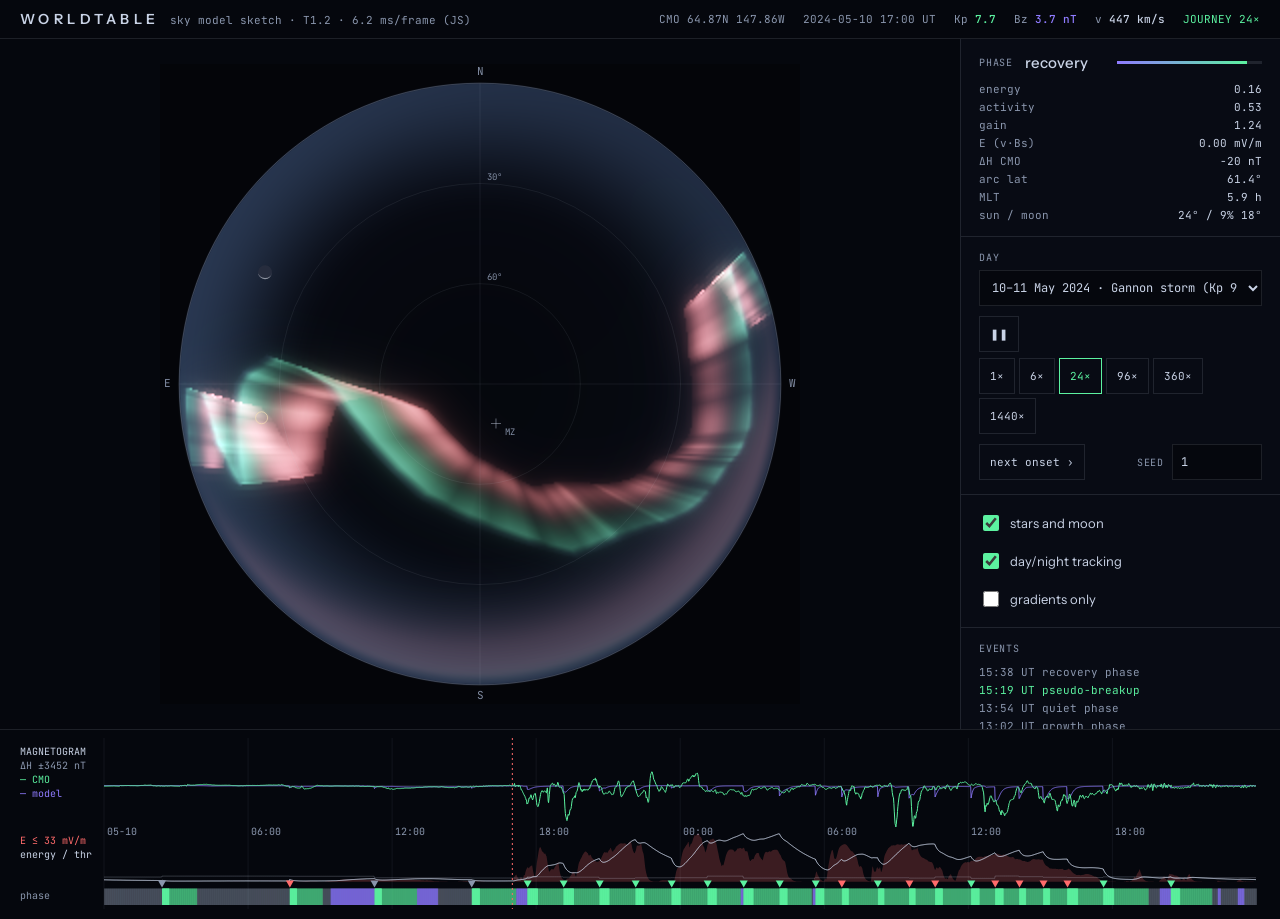
==== prototype/sky/index.html @ 7d7b57fe "T1.2: Sky Model sketch in the browser prototype/sky/ (plain ES modules, WebGL 1, no dependencies): -" ====
<!doctype html>
<html lang="en">
<head>
<meta charset="utf-8">
<meta name="viewport" content="width=device-width, initial-scale=1">
<title>Sky Model sketch</title>
<link rel="preconnect" href="https://fonts.googleapis.com">
<link rel="stylesheet" href="https://fonts.googleapis.com/css2?family=Instrument+Sans:wght@400;500;600&family=JetBrains+Mono:wght@400;500&display=swap">
<link rel="stylesheet" href="style.css">
</head>
<body>
<header>
  <div class="brand"><span class="word">WORLDTABLE</span><span class="tag">sky model sketch · T1.2 · <span id="r-perf">-</span></span></div>
  <div class="readouts" aria-live="off">
    <span id="r-station">CMO 64.87N 147.86W</span>
    <span id="r-ut">--:-- UT</span>
    <span>Kp <b id="r-kp" class="green">-</b></span>
    <span>Bz <b id="r-bz" class="violet">-</b></span>
    <span>v <b id="r-v">-</b></span>
    <span id="r-mode" class="mode">JOURNEY</span>
  </div>
</header>

<main>
  <section class="dome" aria-label="All-sky dome over College, Alaska">
    <canvas id="dome" role="img" aria-label="Aurora over the station, all-sky view, north up, east left"></canvas>
    <canvas id="overlay" aria-hidden="true"></canvas>
  </section>

  <aside>
    <div class="block">
      <div class="phase-row">
        <span class="label">PHASE</span>
        <b id="r-phase">quiet</b>
        <span class="bar"><span id="r-progress"></span></span>
      </div>
      <dl class="grid">
        <dt>energy</dt><dd id="r-energy">-</dd>
        <dt>activity</dt><dd id="r-activity">-</dd>
        <dt>gain</dt><dd id="r-gain">-</dd>
        <dt>E (v·Bs)</dt><dd id="r-e">-</dd>
        <dt>ΔH CMO</dt><dd id="r-dh">-</dd>
        <dt>arc lat</dt><dd id="r-oval">-</dd>
        <dt>MLT</dt><dd id="r-mlt">-</dd>
        <dt>sun / moon</dt><dd id="r-sun">-</dd>
      </dl>
    </div>

    <div class="block">
      <label class="field"><span class="label">DAY</span><select id="day"></select></label>
      <div class="transport">
        <button id="play" type="button" aria-label="Pause">❚❚</button>
        <div class="speeds" role="group" aria-label="Journey speed"></div>
      </div>
      <div class="transport">
        <button id="next-onset" type="button">next onset ›</button>
        <label class="field inline"><span class="label">SEED</span><input id="seed" type="number" min="1" max="999999" value="1"></label>
      </div>
    </div>

    <div class="block toggles">
      <label><input type="checkbox" id="t-stars" checked> stars and moon</label>
      <label><input type="checkbox" id="t-day" checked> day/night tracking</label>
      <label><input type="checkbox" id="t-grad"> gradients only</label>
    </div>

    <div class="block">
      <span class="label">EVENTS</span>
      <ol id="ticker"></ol>
    </div>

    <details class="block">
      <summary class="label">TUNING</summary>
      <div id="tuning"></div>
      <div class="transport">
        <button id="copy" type="button">copy constants</button>
        <button id="defaults" type="button">defaults</button>
      </div>
      <pre id="constants"></pre>
    </details>
  </aside>
</main>

<section class="strip"><canvas id="chart" aria-label="Magnetogram, coupling and substorm phases over the day; click to jump"></canvas></section>

<script type="module" src="app.js"></script>
</body>
</html>
---- prototype/sky/style.css ----
:root {
  --night: #05070D;
  --panel: #080B14;
  --ink: #C9D3E6;
  --muted: #8A96AD;
  --line: rgba(201, 211, 230, 0.12);
  --o-green: #5CF2A0;
  --o-red: #FF6B6B;
  --n-violet: #8F7BFF;
  --sans: 'Instrument Sans', system-ui, sans-serif;
  --mono: 'JetBrains Mono', ui-monospace, monospace;
}
* { box-sizing: border-box; }
html, body { margin: 0; background: var(--night); color: var(--ink); font-family: var(--sans); }
body { min-height: 100vh; display: flex; flex-direction: column; }

header {
  display: flex; flex-wrap: wrap; align-items: center; gap: 12px 24px;
  padding: 10px 20px; border-bottom: 1px solid var(--line);
}
.brand { display: flex; align-items: baseline; gap: 10px; }
.word { font-weight: 600; font-size: 14px; letter-spacing: 0.32em; }
.tag, .readouts, .label, dd, dt, #ticker, pre, select, input, button { font-family: var(--mono); }
.tag { font-size: 11px; color: var(--muted); }
.readouts { margin-left: auto; display: flex; flex-wrap: wrap; gap: 6px 18px; font-size: 11px; color: var(--muted); }
.readouts b { font-weight: 500; color: var(--ink); }
.green { color: var(--o-green) !important; }
.violet { color: var(--n-violet) !important; }
.mode { color: var(--o-green); }

main { flex: 1; display: grid; grid-template-columns: minmax(0, 1fr) 320px; gap: 0; min-height: 0; }
.dome { position: relative; display: grid; place-items: center; padding: 16px; min-height: 0; }
.dome canvas { width: min(100%, calc(100vh - 260px)); aspect-ratio: 1; grid-area: 1 / 1; }
#overlay { pointer-events: none; }

aside { border-left: 1px solid var(--line); background: var(--panel); overflow-y: auto; max-height: calc(100vh - 210px); }
.block { padding: 14px 18px; border-bottom: 1px solid var(--line); display: flex; flex-direction: column; gap: 10px; }
.label { font-size: 10px; color: var(--muted); letter-spacing: 0.08em; }
.phase-row { display: flex; align-items: center; gap: 12px; }
.phase-row b { font-weight: 500; font-size: 15px; min-width: 80px; }
.bar { flex: 1; height: 3px; background: var(--line); position: relative; }
.bar span { position: absolute; left: 0; top: 0; bottom: 0; background: linear-gradient(to right, var(--n-violet), var(--o-green)); }
.grid { display: grid; grid-template-columns: auto 1fr; gap: 4px 14px; margin: 0; font-size: 11px; }
dt { color: var(--muted); }
dd { margin: 0; text-align: right; }
.field { display: flex; flex-direction: column; gap: 6px; }
.field.inline { flex-direction: row; align-items: center; gap: 8px; margin-left: auto; }
select, input[type=number] {
  background: var(--night); color: var(--ink); border: 1px solid var(--line); padding: 8px; font-size: 12px; min-height: 36px;
}
input[type=number] { width: 90px; }
.transport { display: flex; flex-wrap: wrap; gap: 6px; align-items: center; }
.speeds { display: flex; flex-wrap: wrap; gap: 4px; }
button {
  background: transparent; color: var(--ink); border: 1px solid var(--line); padding: 8px 10px; font-size: 11px;
  min-height: 36px; min-width: 36px; cursor: pointer;
}
button:hover { border-color: rgba(201, 211, 230, 0.35); }
button[aria-pressed=true] { border-color: var(--o-green); color: var(--o-green); }
.toggles { font-size: 13px; }
.toggles label { display: flex; align-items: center; gap: 8px; min-height: 28px; }
input[type=checkbox] { accent-color: var(--o-green); width: 16px; height: 16px; }
#ticker { list-style: none; margin: 0; padding: 0; font-size: 11px; display: flex; flex-direction: column; gap: 4px; max-height: 180px; overflow-y: auto; }
#ticker li { color: var(--muted); }
#ticker li.onset { color: var(--o-green); }
#ticker li.forced { color: var(--o-red); }
summary { cursor: pointer; min-height: 24px; }
#tuning { display: flex; flex-direction: column; gap: 8px; margin-top: 10px; }
.slider { display: grid; grid-template-columns: 1fr auto; gap: 2px 8px; font-family: var(--mono); font-size: 10px; color: var(--muted); }
.slider input { grid-column: 1 / -1; accent-color: var(--n-violet); width: 100%; }
.slider output { color: var(--ink); }
pre { font-size: 10px; color: var(--muted); white-space: pre-wrap; margin: 0; }

.strip { height: 190px; border-top: 1px solid var(--line); padding: 8px 12px 10px; }
#chart { width: 100%; height: 100%; cursor: crosshair; display: block; }

@media (max-width: 860px) {
  main { grid-template-columns: minmax(0, 1fr); }
  aside { border-left: 0; border-top: 1px solid var(--line); max-height: none; }
  .dome canvas { width: min(100%, 92vw); }
}
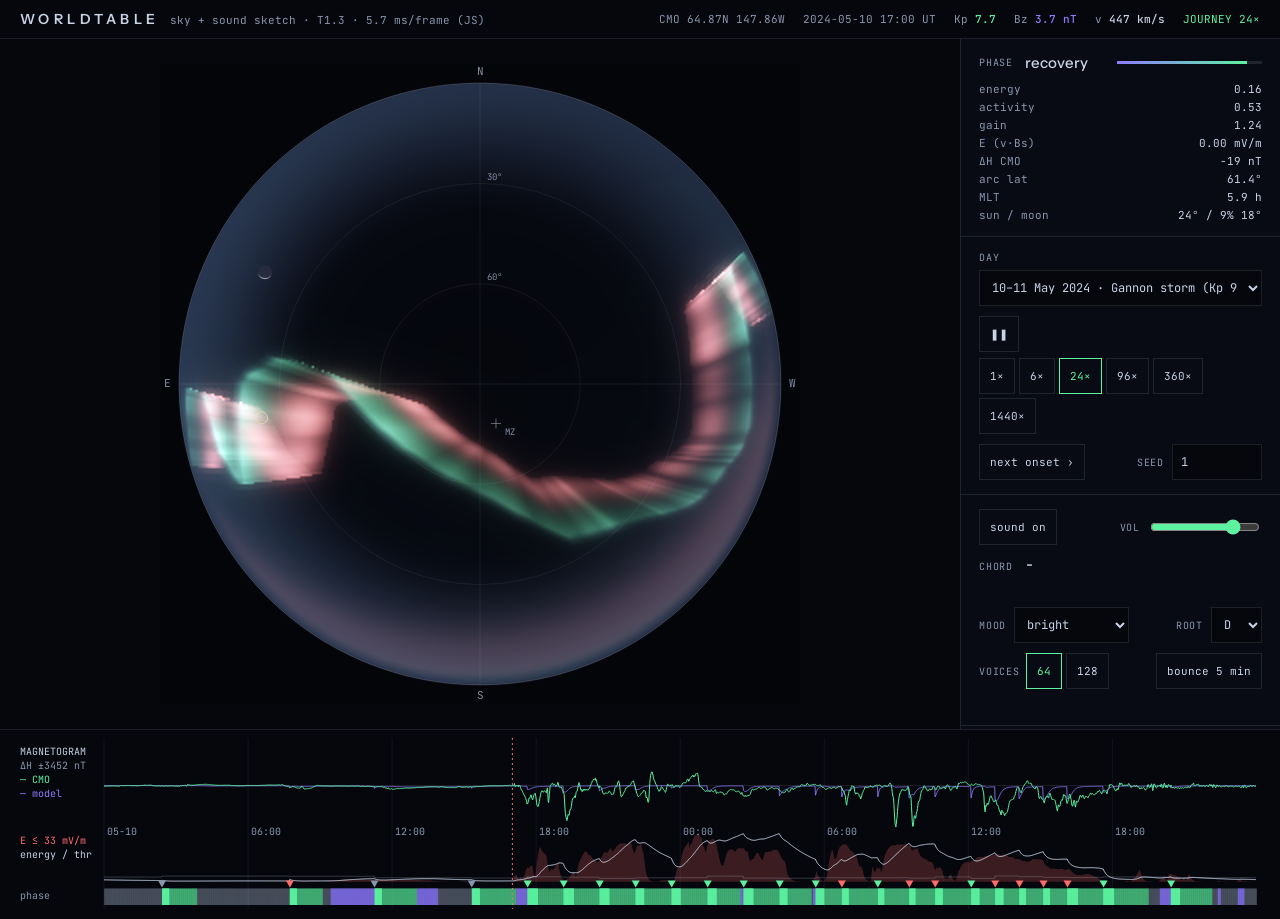
==== commit dd3e3b45: "T1.3: sound sketch in the browser The Sky Model, heard: a resonator bank tuned to a held chord, exci" ====
--- a/prototype/sky/index.html
+++ b/prototype/sky/index.html
@@ -10,7 +10,7 @@
 </head>
 <body>
 <header>
-  <div class="brand"><span class="word">WORLDTABLE</span><span class="tag">sky model sketch · T1.2 · <span id="r-perf">-</span></span></div>
+  <div class="brand"><span class="word">WORLDTABLE</span><span class="tag">sky + sound sketch · T1.3 · <span id="r-perf">-</span> <span id="r-load"></span></span></div>
   <div class="readouts" aria-live="off">
     <span id="r-station">CMO 64.87N 147.86W</span>
     <span id="r-ut">--:-- UT</span>
@@ -58,6 +58,31 @@
       </div>
     </div>
 
+    <div class="block sound">
+      <div class="transport">
+        <button id="sound" type="button" aria-pressed="false">sound on</button>
+        <label class="field inline"><span class="label">VOL</span><input id="volume" type="range" min="0" max="1" step="0.01" value="0.8"></label>
+      </div>
+      <div class="chord-row">
+        <span class="label">CHORD</span>
+        <b id="r-chord">-</b>
+      </div>
+      <span id="r-chord-why" class="why"></span>
+      <div class="transport">
+        <label class="field inline left"><span class="label">MOOD</span><select id="mood"></select></label>
+        <label class="field inline"><span class="label">ROOT</span><select id="root"></select></label>
+      </div>
+      <div class="transport">
+        <span class="label">VOICES</span>
+        <div class="voices" role="group" aria-label="Resonators per layer">
+          <button type="button" data-vpn="1">64</button><button type="button" data-vpn="2">128</button>
+        </div>
+        <button id="bounce" type="button" class="push">bounce 5 min</button>
+      </div>
+      <span id="bounce-status" class="why"></span>
+      <a id="bounce-link" hidden></a>
+    </div>
+
     <div class="block toggles">
       <label><input type="checkbox" id="t-stars" checked> stars and moon</label>
       <label><input type="checkbox" id="t-day" checked> day/night tracking</label>
@@ -78,6 +103,13 @@
       </div>
       <pre id="constants"></pre>
     </details>
+
+    <details class="block">
+      <summary class="label">SOUND TUNING</summary>
+      <div id="sound-tuning" class="tuning"></div>
+      <div class="transport"><button id="sound-copy" type="button">copy sound constants</button></div>
+      <pre id="sound-constants"></pre>
+    </details>
   </aside>
 </main>
 
--- a/prototype/sky/style.css
+++ b/prototype/sky/style.css
@@ -64,6 +64,16 @@
 #ticker li { color: var(--muted); }
 #ticker li.onset { color: var(--o-green); }
 #ticker li.forced { color: var(--o-red); }
+#ticker li.chord { color: var(--n-violet); }
+.chord-row { display: flex; align-items: baseline; gap: 12px; }
+.chord-row b { font-weight: 500; font-size: 15px; font-family: var(--mono); white-space: pre-wrap; overflow-wrap: anywhere; }
+.why { font-family: var(--mono); font-size: 10px; color: var(--muted); min-height: 12px; }
+.field.inline.left { margin-left: 0; }
+.voices { display: flex; gap: 4px; }
+.push { margin-left: auto; }
+#volume { accent-color: var(--o-green); width: 110px; }
+#bounce-link { font-family: var(--mono); font-size: 10px; color: var(--o-green); word-break: break-all; }
+#sound-tuning { display: flex; flex-direction: column; gap: 8px; margin-top: 10px; }
 summary { cursor: pointer; min-height: 24px; }
 #tuning { display: flex; flex-direction: column; gap: 8px; margin-top: 10px; }
 .slider { display: grid; grid-template-columns: 1fr auto; gap: 2px 8px; font-family: var(--mono); font-size: 10px; color: var(--muted); }
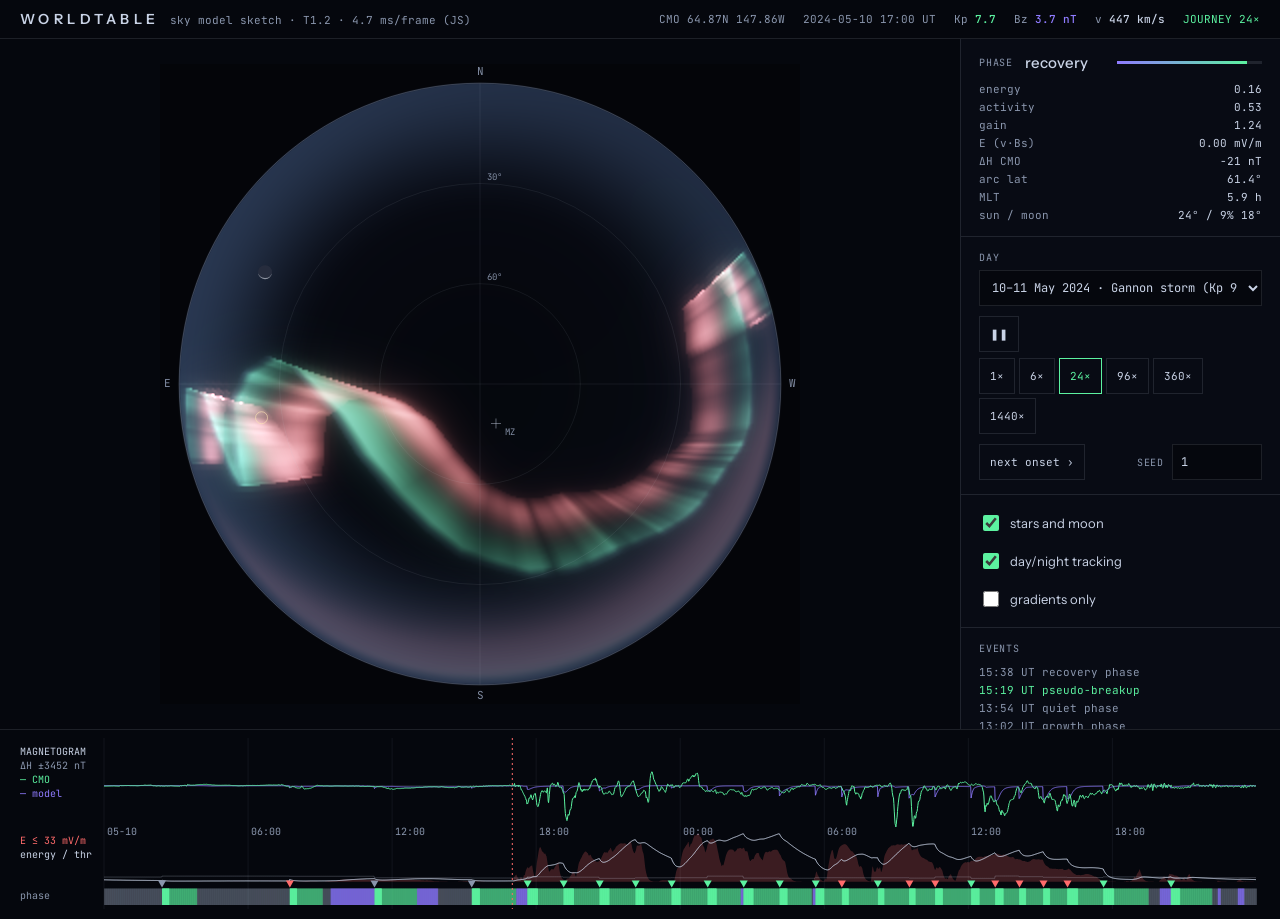
==== commit 48cc6974: "T1.2: Sky Model sketch in the browser (#5) * T1.2: Sky Model sketch in the browser  prototype/sky/ (" ====
--- a/prototype/sky/index.html
+++ b/prototype/sky/index.html
@@ -10,7 +10,7 @@
 </head>
 <body>
 <header>
-  <div class="brand"><span class="word">WORLDTABLE</span><span class="tag">sky + sound sketch · T1.3 · <span id="r-perf">-</span> <span id="r-load"></span></span></div>
+  <div class="brand"><span class="word">WORLDTABLE</span><span class="tag">sky model sketch · T1.2 · <span id="r-perf">-</span></span></div>
   <div class="readouts" aria-live="off">
     <span id="r-station">CMO 64.87N 147.86W</span>
     <span id="r-ut">--:-- UT</span>
@@ -58,31 +58,6 @@
       </div>
     </div>
 
-    <div class="block sound">
-      <div class="transport">
-        <button id="sound" type="button" aria-pressed="false">sound on</button>
-        <label class="field inline"><span class="label">VOL</span><input id="volume" type="range" min="0" max="1" step="0.01" value="0.8"></label>
-      </div>
-      <div class="chord-row">
-        <span class="label">CHORD</span>
-        <b id="r-chord">-</b>
-      </div>
-      <span id="r-chord-why" class="why"></span>
-      <div class="transport">
-        <label class="field inline left"><span class="label">MOOD</span><select id="mood"></select></label>
-        <label class="field inline"><span class="label">ROOT</span><select id="root"></select></label>
-      </div>
-      <div class="transport">
-        <span class="label">VOICES</span>
-        <div class="voices" role="group" aria-label="Resonators per layer">
-          <button type="button" data-vpn="1">64</button><button type="button" data-vpn="2">128</button>
-        </div>
-        <button id="bounce" type="button" class="push">bounce 5 min</button>
-      </div>
-      <span id="bounce-status" class="why"></span>
-      <a id="bounce-link" hidden></a>
-    </div>
-
     <div class="block toggles">
       <label><input type="checkbox" id="t-stars" checked> stars and moon</label>
       <label><input type="checkbox" id="t-day" checked> day/night tracking</label>
@@ -103,13 +78,6 @@
       </div>
       <pre id="constants"></pre>
     </details>
-
-    <details class="block">
-      <summary class="label">SOUND TUNING</summary>
-      <div id="sound-tuning" class="tuning"></div>
-      <div class="transport"><button id="sound-copy" type="button">copy sound constants</button></div>
-      <pre id="sound-constants"></pre>
-    </details>
   </aside>
 </main>
 
--- a/prototype/sky/style.css
+++ b/prototype/sky/style.css
@@ -64,16 +64,6 @@
 #ticker li { color: var(--muted); }
 #ticker li.onset { color: var(--o-green); }
 #ticker li.forced { color: var(--o-red); }
-#ticker li.chord { color: var(--n-violet); }
-.chord-row { display: flex; align-items: baseline; gap: 12px; }
-.chord-row b { font-weight: 500; font-size: 15px; font-family: var(--mono); white-space: pre-wrap; overflow-wrap: anywhere; }
-.why { font-family: var(--mono); font-size: 10px; color: var(--muted); min-height: 12px; }
-.field.inline.left { margin-left: 0; }
-.voices { display: flex; gap: 4px; }
-.push { margin-left: auto; }
-#volume { accent-color: var(--o-green); width: 110px; }
-#bounce-link { font-family: var(--mono); font-size: 10px; color: var(--o-green); word-break: break-all; }
-#sound-tuning { display: flex; flex-direction: column; gap: 8px; margin-top: 10px; }
 summary { cursor: pointer; min-height: 24px; }
 #tuning { display: flex; flex-direction: column; gap: 8px; margin-top: 10px; }
 .slider { display: grid; grid-template-columns: 1fr auto; gap: 2px 8px; font-family: var(--mono); font-size: 10px; color: var(--muted); }
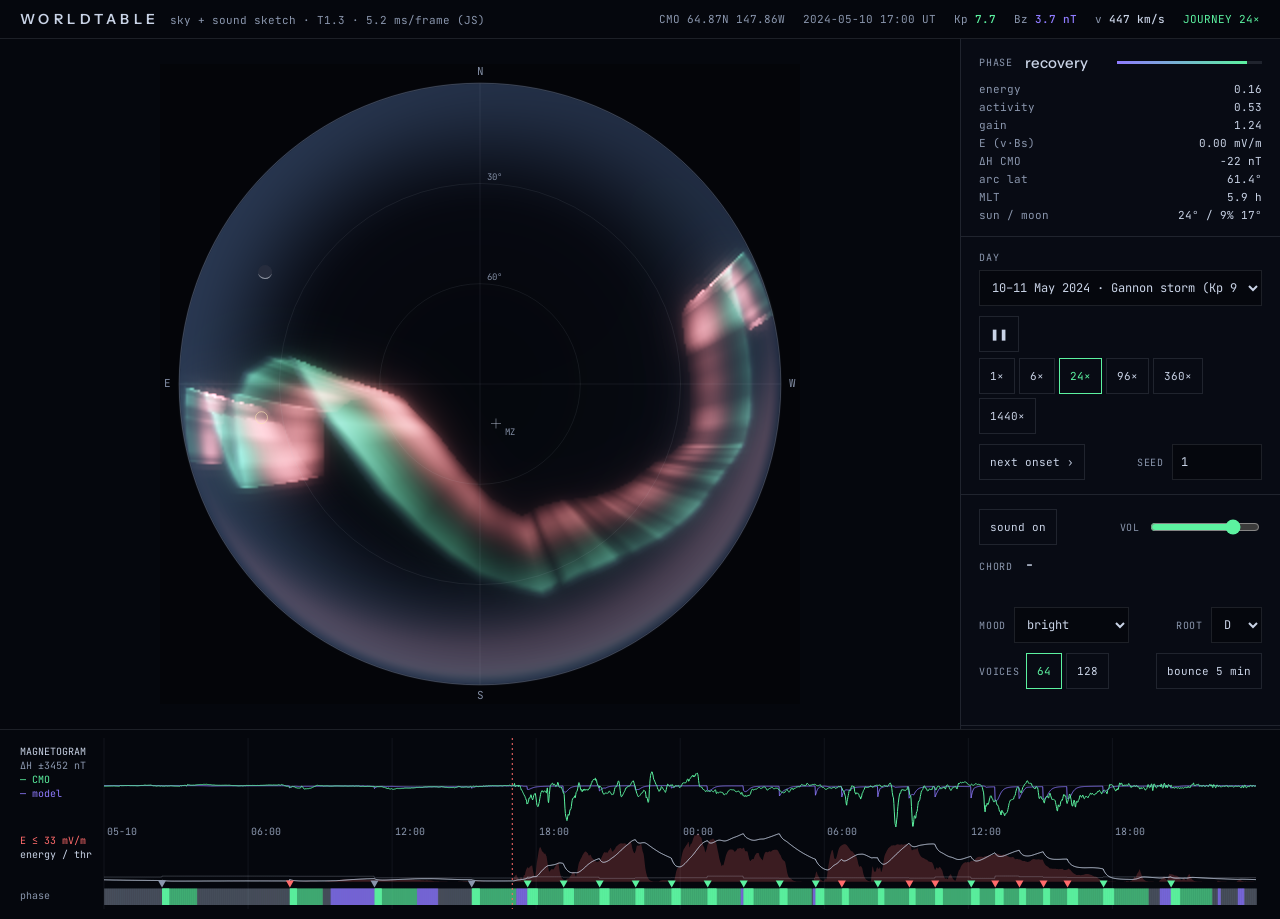
==== commit 40473ff0: "T1.3: sound sketch in the browser (#6) * T1.3: sound sketch in the browser  The Sky Model, heard: a " ====
--- a/prototype/sky/index.html
+++ b/prototype/sky/index.html
@@ -10,7 +10,7 @@
 </head>
 <body>
 <header>
-  <div class="brand"><span class="word">WORLDTABLE</span><span class="tag">sky model sketch · T1.2 · <span id="r-perf">-</span></span></div>
+  <div class="brand"><span class="word">WORLDTABLE</span><span class="tag">sky + sound sketch · T1.3 · <span id="r-perf">-</span> <span id="r-load"></span></span></div>
   <div class="readouts" aria-live="off">
     <span id="r-station">CMO 64.87N 147.86W</span>
     <span id="r-ut">--:-- UT</span>
@@ -58,6 +58,31 @@
       </div>
     </div>
 
+    <div class="block sound">
+      <div class="transport">
+        <button id="sound" type="button" aria-pressed="false">sound on</button>
+        <label class="field inline"><span class="label">VOL</span><input id="volume" type="range" min="0" max="1" step="0.01" value="0.8"></label>
+      </div>
+      <div class="chord-row">
+        <span class="label">CHORD</span>
+        <b id="r-chord">-</b>
+      </div>
+      <span id="r-chord-why" class="why"></span>
+      <div class="transport">
+        <label class="field inline left"><span class="label">MOOD</span><select id="mood"></select></label>
+        <label class="field inline"><span class="label">ROOT</span><select id="root"></select></label>
+      </div>
+      <div class="transport">
+        <span class="label">VOICES</span>
+        <div class="voices" role="group" aria-label="Resonators per layer">
+          <button type="button" data-vpn="1">64</button><button type="button" data-vpn="2">128</button>
+        </div>
+        <button id="bounce" type="button" class="push">bounce 5 min</button>
+      </div>
+      <span id="bounce-status" class="why"></span>
+      <a id="bounce-link" hidden></a>
+    </div>
+
     <div class="block toggles">
       <label><input type="checkbox" id="t-stars" checked> stars and moon</label>
       <label><input type="checkbox" id="t-day" checked> day/night tracking</label>
@@ -78,6 +103,13 @@
       </div>
       <pre id="constants"></pre>
     </details>
+
+    <details class="block">
+      <summary class="label">SOUND TUNING</summary>
+      <div id="sound-tuning" class="tuning"></div>
+      <div class="transport"><button id="sound-copy" type="button">copy sound constants</button></div>
+      <pre id="sound-constants"></pre>
+    </details>
   </aside>
 </main>
 
--- a/prototype/sky/style.css
+++ b/prototype/sky/style.css
@@ -64,6 +64,16 @@
 #ticker li { color: var(--muted); }
 #ticker li.onset { color: var(--o-green); }
 #ticker li.forced { color: var(--o-red); }
+#ticker li.chord { color: var(--n-violet); }
+.chord-row { display: flex; align-items: baseline; gap: 12px; }
+.chord-row b { font-weight: 500; font-size: 15px; font-family: var(--mono); white-space: pre-wrap; overflow-wrap: anywhere; }
+.why { font-family: var(--mono); font-size: 10px; color: var(--muted); min-height: 12px; }
+.field.inline.left { margin-left: 0; }
+.voices { display: flex; gap: 4px; }
+.push { margin-left: auto; }
+#volume { accent-color: var(--o-green); width: 110px; }
+#bounce-link { font-family: var(--mono); font-size: 10px; color: var(--o-green); word-break: break-all; }
+#sound-tuning { display: flex; flex-direction: column; gap: 8px; margin-top: 10px; }
 summary { cursor: pointer; min-height: 24px; }
 #tuning { display: flex; flex-direction: column; gap: 8px; margin-top: 10px; }
 .slider { display: grid; grid-template-columns: 1fr auto; gap: 2px 8px; font-family: var(--mono); font-size: 10px; color: var(--muted); }
